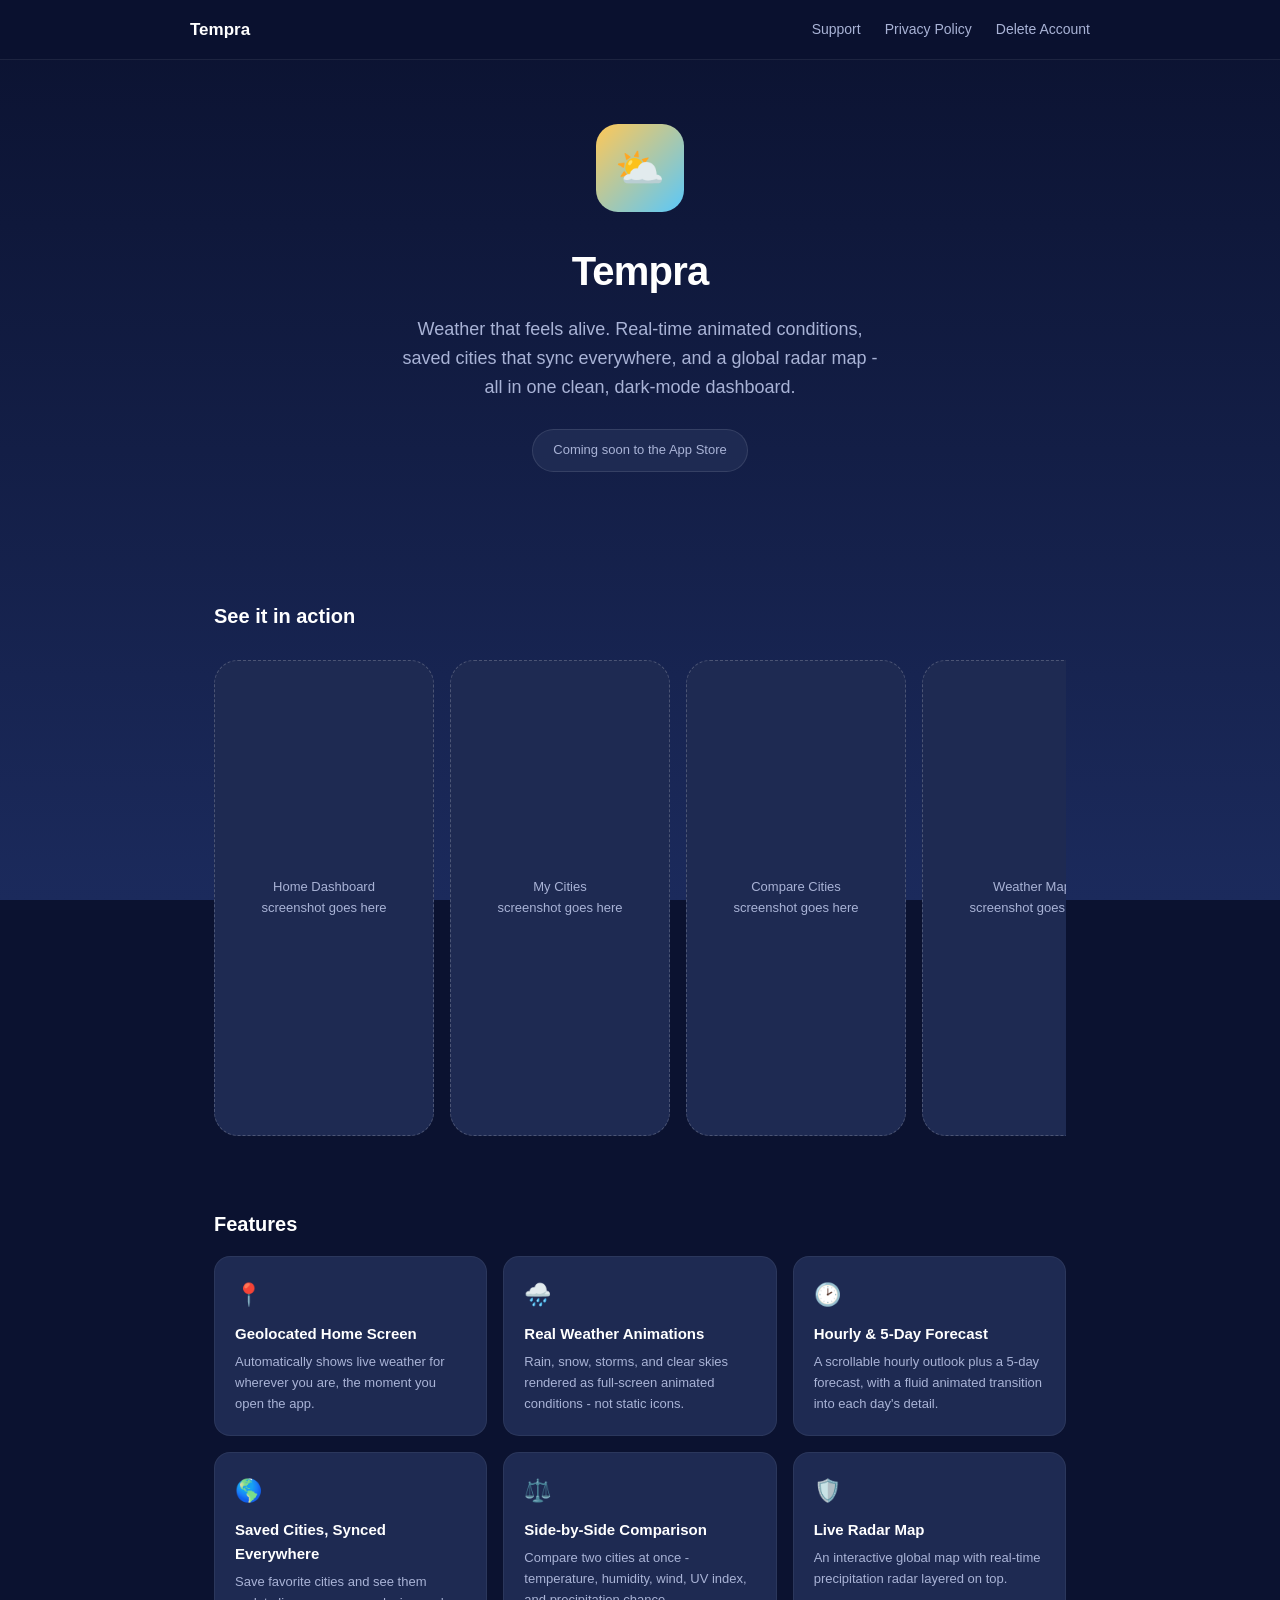
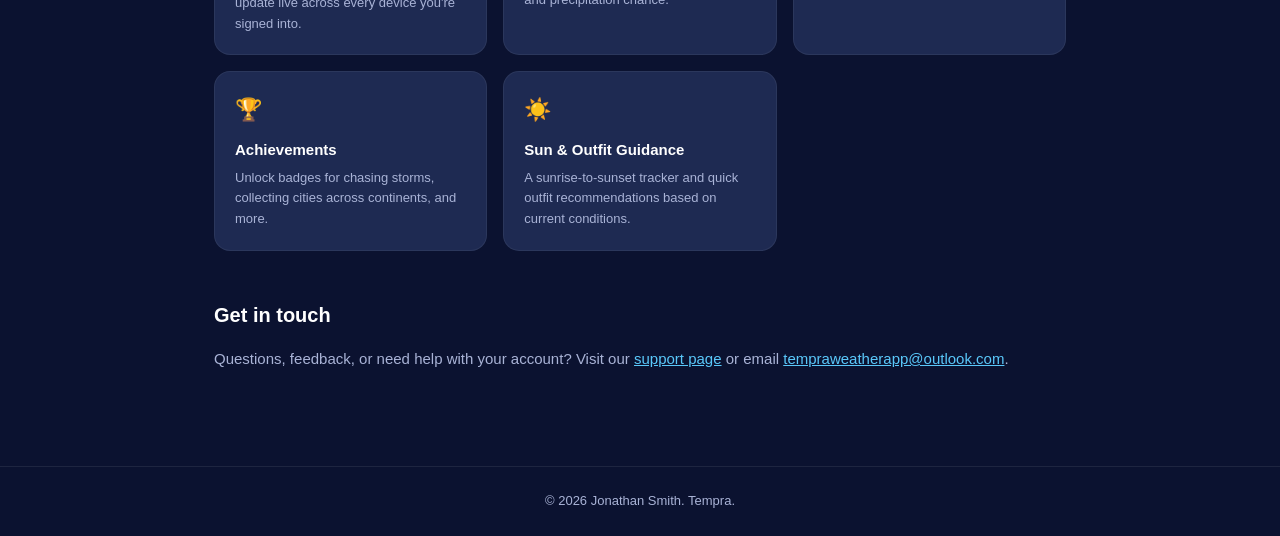
==== index.html @ ce23330a "Initial Tempra support site" ====
<!DOCTYPE html>
<html lang="en">
<head>
  <meta charset="UTF-8">
  <meta name="viewport" content="width=device-width, initial-scale=1">
  <title>Tempra - Weather Companion</title>
  <link rel="stylesheet" href="style.css">
</head>
<body>
  <nav>
    <div class="container">
      <a href="index.html" class="brand">Tempra</a>
      <a href="support.html">Support</a>
      <a href="privacy.html">Privacy Policy</a>
      <a href="delete-account.html">Delete Account</a>
    </div>
  </nav>

  <div class="hero">
    <div class="hero-icon">&#9925;</div>
    <h1>Tempra</h1>
    <p class="tagline">Weather that feels alive. Real-time animated conditions, saved cities that sync everywhere, and a global radar map - all in one clean, dark-mode dashboard.</p>
    <div class="badge-row">
      <span class="badge-pill">Coming soon to the App Store</span>
    </div>
  </div>

  <div class="container">
    <h2>See it in action</h2>
    <!--
      SCREENSHOT INSTRUCTIONS FOR JONATHAN:
      Once you have real screenshots, replace each .screenshot-placeholder
      <div> below with an <img> tag, e.g.:
        <img src="screenshots/home.png" alt="Tempra home dashboard">
      Recommended: export at iPhone screen resolution (e.g. 1170x2532),
      name them something like home.png, cities.png, map.png, badges.png,
      and drop them in a /screenshots folder alongside this file.
      The gallery scrolls horizontally and each image auto-sizes to
      match the placeholders below, so no other CSS changes needed.
    -->
    <div class="screenshot-gallery">
      <div class="screenshot-placeholder">Home Dashboard<br>screenshot goes here</div>
      <div class="screenshot-placeholder">My Cities<br>screenshot goes here</div>
      <div class="screenshot-placeholder">Compare Cities<br>screenshot goes here</div>
      <div class="screenshot-placeholder">Weather Map<br>screenshot goes here</div>
      <div class="screenshot-placeholder">Badges<br>screenshot goes here</div>
    </div>

    <h2>Features</h2>
    <div class="feature-grid">
      <div class="feature-card">
        <span class="icon">&#128205;</span>
        <h3>Geolocated Home Screen</h3>
        <p>Automatically shows live weather for wherever you are, the moment you open the app.</p>
      </div>
      <div class="feature-card">
        <span class="icon">&#127783;&#65039;</span>
        <h3>Real Weather Animations</h3>
        <p>Rain, snow, storms, and clear skies rendered as full-screen animated conditions - not static icons.</p>
      </div>
      <div class="feature-card">
        <span class="icon">&#128337;</span>
        <h3>Hourly & 5-Day Forecast</h3>
        <p>A scrollable hourly outlook plus a 5-day forecast, with a fluid animated transition into each day's detail.</p>
      </div>
      <div class="feature-card">
        <span class="icon">&#127758;</span>
        <h3>Saved Cities, Synced Everywhere</h3>
        <p>Save favorite cities and see them update live across every device you're signed into.</p>
      </div>
      <div class="feature-card">
        <span class="icon">&#9878;&#65039;</span>
        <h3>Side-by-Side Comparison</h3>
        <p>Compare two cities at once - temperature, humidity, wind, UV index, and precipitation chance.</p>
      </div>
      <div class="feature-card">
        <span class="icon">&#128737;&#65039;</span>
        <h3>Live Radar Map</h3>
        <p>An interactive global map with real-time precipitation radar layered on top.</p>
      </div>
      <div class="feature-card">
        <span class="icon">&#127942;</span>
        <h3>Achievements</h3>
        <p>Unlock badges for chasing storms, collecting cities across continents, and more.</p>
      </div>
      <div class="feature-card">
        <span class="icon">&#9728;&#65039;</span>
        <h3>Sun & Outfit Guidance</h3>
        <p>A sunrise-to-sunset tracker and quick outfit recommendations based on current conditions.</p>
      </div>
    </div>

    <h2>Get in touch</h2>
    <p>Questions, feedback, or need help with your account? Visit our <a href="support.html">support page</a> or email <a href="mailto:tempraweatherapp@outlook.com">tempraweatherapp@outlook.com</a>.</p>
  </div>

  <footer>
    &copy; 2026 Jonathan Smith. Tempra.
  </footer>
</body>
</html>
---- style.css ----
:root {
  color-scheme: dark;
  --bg-top: #0B1230;
  --bg-bottom: #1B2A5C;
  --surface: #1E2A52;
  --surface-alt: #28356A;
  --text-primary: #FFFFFF;
  --text-secondary: #A9B3D6;
  --accent-sun: #FFC857;
  --accent-rain: #5AC8FA;
  --max-width: 900px;
}

* {
  box-sizing: border-box;
}

/* Setting background on html AND body (not just body) is what stops
   the white flash on iOS Safari's elastic overscroll bounce, and
   avoids a white flash while the page's CSS is still loading. */
html {
  background: var(--bg-top);
}

body {
  margin: 0;
  padding: 0;
  min-height: 100vh;
  background: linear-gradient(180deg, var(--bg-top) 0%, var(--bg-bottom) 100%);
  background-attachment: fixed;
  color: var(--text-primary);
  font-family: -apple-system, BlinkMacSystemFont, "Segoe UI", Roboto, sans-serif;
  line-height: 1.6;
}

.container {
  max-width: var(--max-width);
  margin: 0 auto;
  padding: 48px 24px 80px;
}

nav {
  border-bottom: 1px solid rgba(255, 255, 255, 0.08);
  padding: 16px 24px;
  position: sticky;
  top: 0;
  background: rgba(11, 18, 48, 0.85);
  backdrop-filter: blur(12px);
  -webkit-backdrop-filter: blur(12px);
  z-index: 10;
}

nav .container {
  max-width: var(--max-width);
  margin: 0 auto;
  padding: 0;
  display: flex;
  align-items: center;
  gap: 24px;
}

nav a {
  color: var(--text-secondary);
  text-decoration: none;
  font-size: 14px;
}

nav a.brand {
  color: var(--text-primary);
  font-weight: 700;
  font-size: 17px;
  margin-right: auto;
}

nav a:hover {
  color: var(--accent-rain);
}

h1 {
  font-size: 32px;
  margin-bottom: 8px;
  letter-spacing: -0.02em;
}

h2 {
  font-size: 20px;
  margin-top: 48px;
  margin-bottom: 16px;
  color: var(--text-primary);
}

p {
  color: var(--text-secondary);
  font-size: 15px;
}

a {
  color: var(--accent-rain);
}

.faq-question {
  color: var(--text-primary);
  font-weight: 600;
  margin-top: 20px;
  margin-bottom: 4px;
}

.card {
  background: var(--surface);
  border: 1px solid rgba(255, 255, 255, 0.06);
  border-radius: 16px;
  padding: 20px 24px;
  margin: 24px 0;
}

ol, ul {
  color: var(--text-secondary);
  font-size: 15px;
}

footer {
  text-align: center;
  color: var(--text-secondary);
  font-size: 13px;
  padding: 24px;
  border-top: 1px solid rgba(255, 255, 255, 0.08);
}

/* ---- Homepage-specific ---- */

.hero {
  text-align: center;
  padding: 64px 24px 32px;
}

.hero-icon {
  width: 88px;
  height: 88px;
  border-radius: 22px;
  background: linear-gradient(135deg, var(--accent-sun), var(--accent-rain));
  margin: 0 auto 24px;
  display: flex;
  align-items: center;
  justify-content: center;
  font-size: 40px;
}

.hero h1 {
  font-size: 40px;
}

.hero p.tagline {
  font-size: 18px;
  color: var(--text-secondary);
  max-width: 480px;
  margin: 12px auto 28px;
}

.badge-row {
  display: flex;
  justify-content: center;
  gap: 12px;
  flex-wrap: wrap;
}

.badge-pill {
  display: inline-block;
  padding: 10px 20px;
  border-radius: 22px;
  background: var(--surface);
  border: 1px solid rgba(255, 255, 255, 0.1);
  color: var(--text-secondary);
  font-size: 13px;
}

.screenshot-gallery {
  display: flex;
  gap: 16px;
  overflow-x: auto;
  padding: 12px 4px 24px;
  scroll-snap-type: x mandatory;
}

.screenshot-gallery img {
  width: 220px;
  flex-shrink: 0;
  border-radius: 24px;
  border: 1px solid rgba(255, 255, 255, 0.1);
  scroll-snap-align: start;
  background: var(--surface);
}

.screenshot-placeholder {
  width: 220px;
  height: 476px;
  flex-shrink: 0;
  border-radius: 24px;
  border: 1px dashed rgba(255, 255, 255, 0.2);
  background: var(--surface);
  display: flex;
  align-items: center;
  justify-content: center;
  color: var(--text-secondary);
  font-size: 13px;
  text-align: center;
  padding: 16px;
  scroll-snap-align: start;
}

.feature-grid {
  display: grid;
  grid-template-columns: repeat(auto-fit, minmax(240px, 1fr));
  gap: 16px;
  margin-top: 16px;
}

.feature-card {
  background: var(--surface);
  border: 1px solid rgba(255, 255, 255, 0.06);
  border-radius: 16px;
  padding: 20px;
}

.feature-card .icon {
  font-size: 22px;
  margin-bottom: 10px;
  display: block;
}

.feature-card h3 {
  color: var(--text-primary);
  font-size: 15px;
  margin: 0 0 6px;
}

.feature-card p {
  font-size: 13px;
  margin: 0;
}
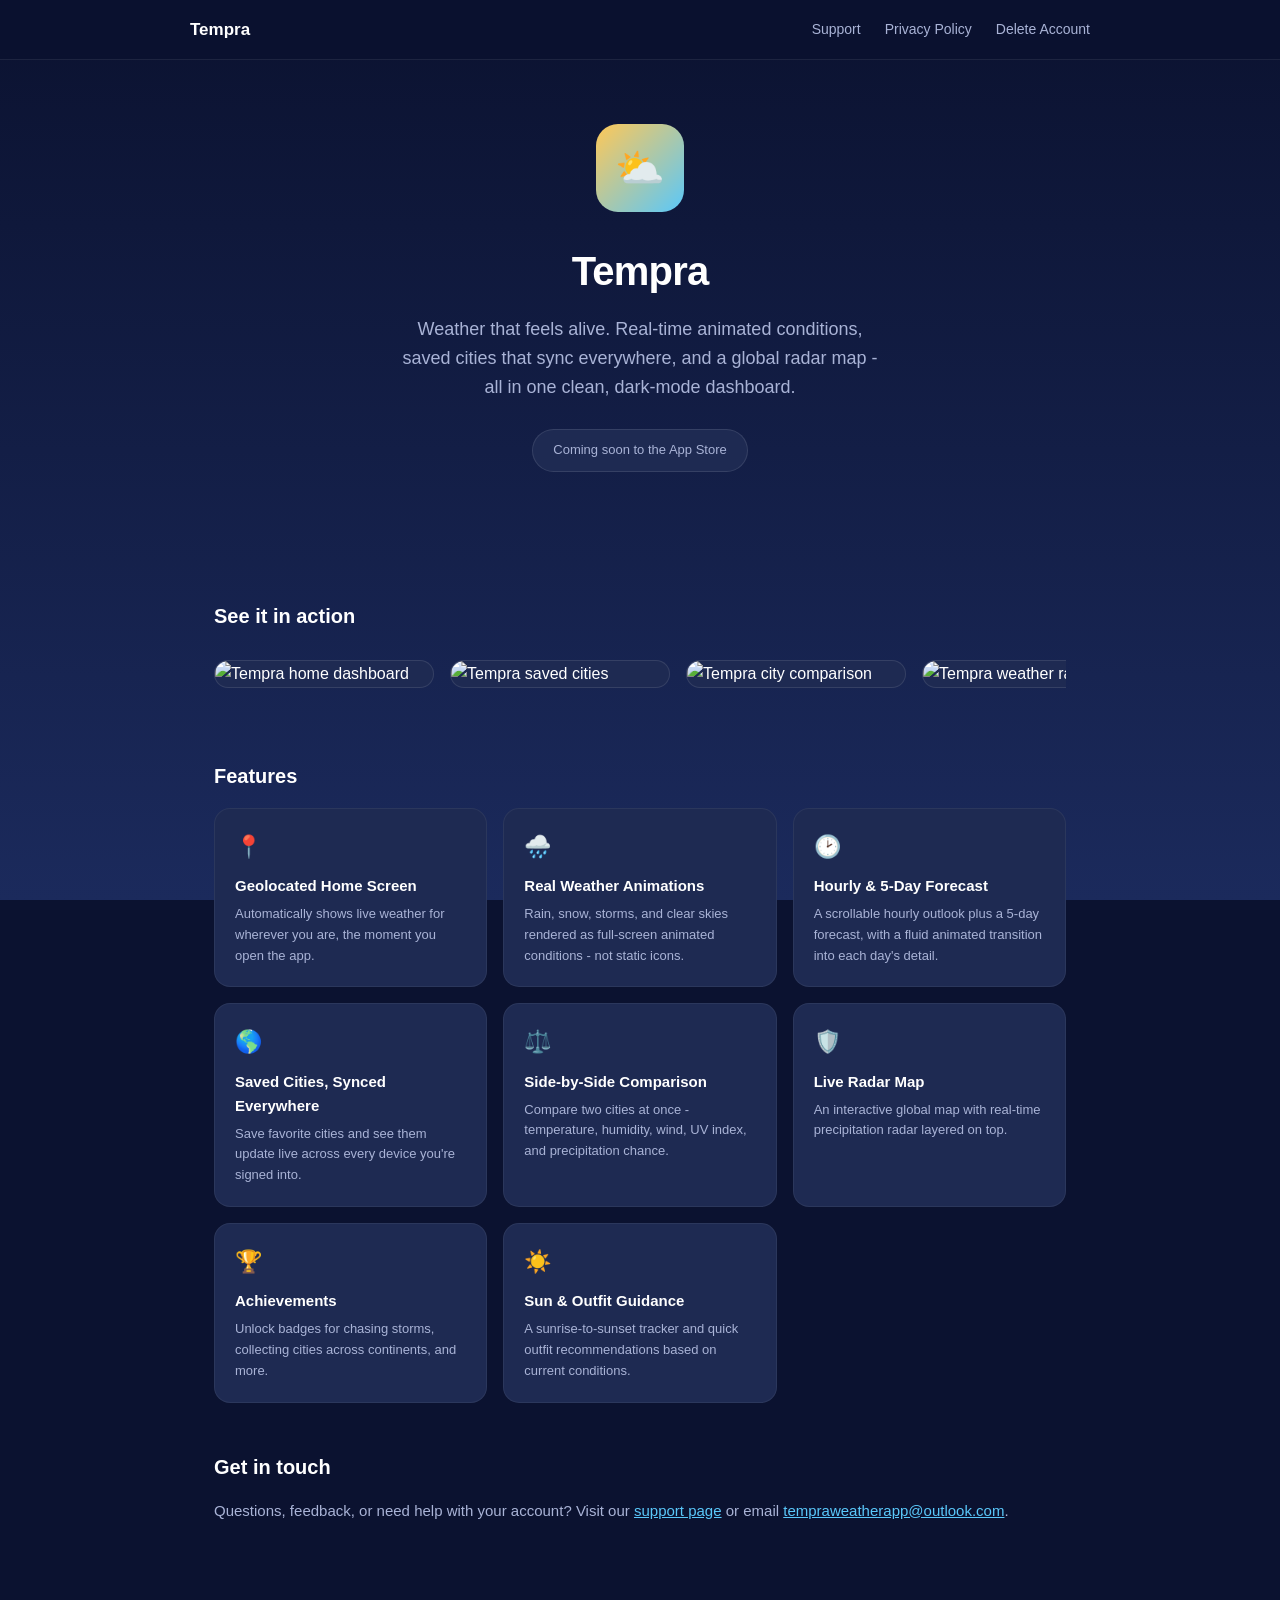
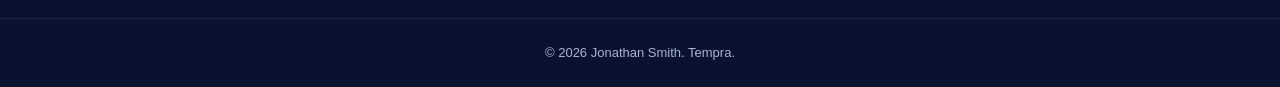
==== commit b7cac1e3: "Add real screenshots to homepage" ====
--- a/index.html
+++ b/index.html
@@ -26,24 +26,12 @@
   </div>
 
   <div class="container">
-    <h2>See it in action</h2>
-    <!--
-      SCREENSHOT INSTRUCTIONS FOR JONATHAN:
-      Once you have real screenshots, replace each .screenshot-placeholder
-      <div> below with an <img> tag, e.g.:
-        <img src="screenshots/home.png" alt="Tempra home dashboard">
-      Recommended: export at iPhone screen resolution (e.g. 1170x2532),
-      name them something like home.png, cities.png, map.png, badges.png,
-      and drop them in a /screenshots folder alongside this file.
-      The gallery scrolls horizontally and each image auto-sizes to
-      match the placeholders below, so no other CSS changes needed.
-    -->
-    <div class="screenshot-gallery">
-      <div class="screenshot-placeholder">Home Dashboard<br>screenshot goes here</div>
-      <div class="screenshot-placeholder">My Cities<br>screenshot goes here</div>
-      <div class="screenshot-placeholder">Compare Cities<br>screenshot goes here</div>
-      <div class="screenshot-placeholder">Weather Map<br>screenshot goes here</div>
-      <div class="screenshot-placeholder">Badges<br>screenshot goes here</div>
+    <h2>See it in action</h2>    <div class="screenshot-gallery">
+      <img src="screenshots/home.png" alt="Tempra home dashboard">
+      <img src="screenshots/cities.png" alt="Tempra saved cities">
+      <img src="screenshots/compare.png" alt="Tempra city comparison">
+      <img src="screenshots/map.png" alt="Tempra weather radar map">
+      <img src="screenshots/badges.png" alt="Tempra achievements">
     </div>
 
     <h2>Features</h2>
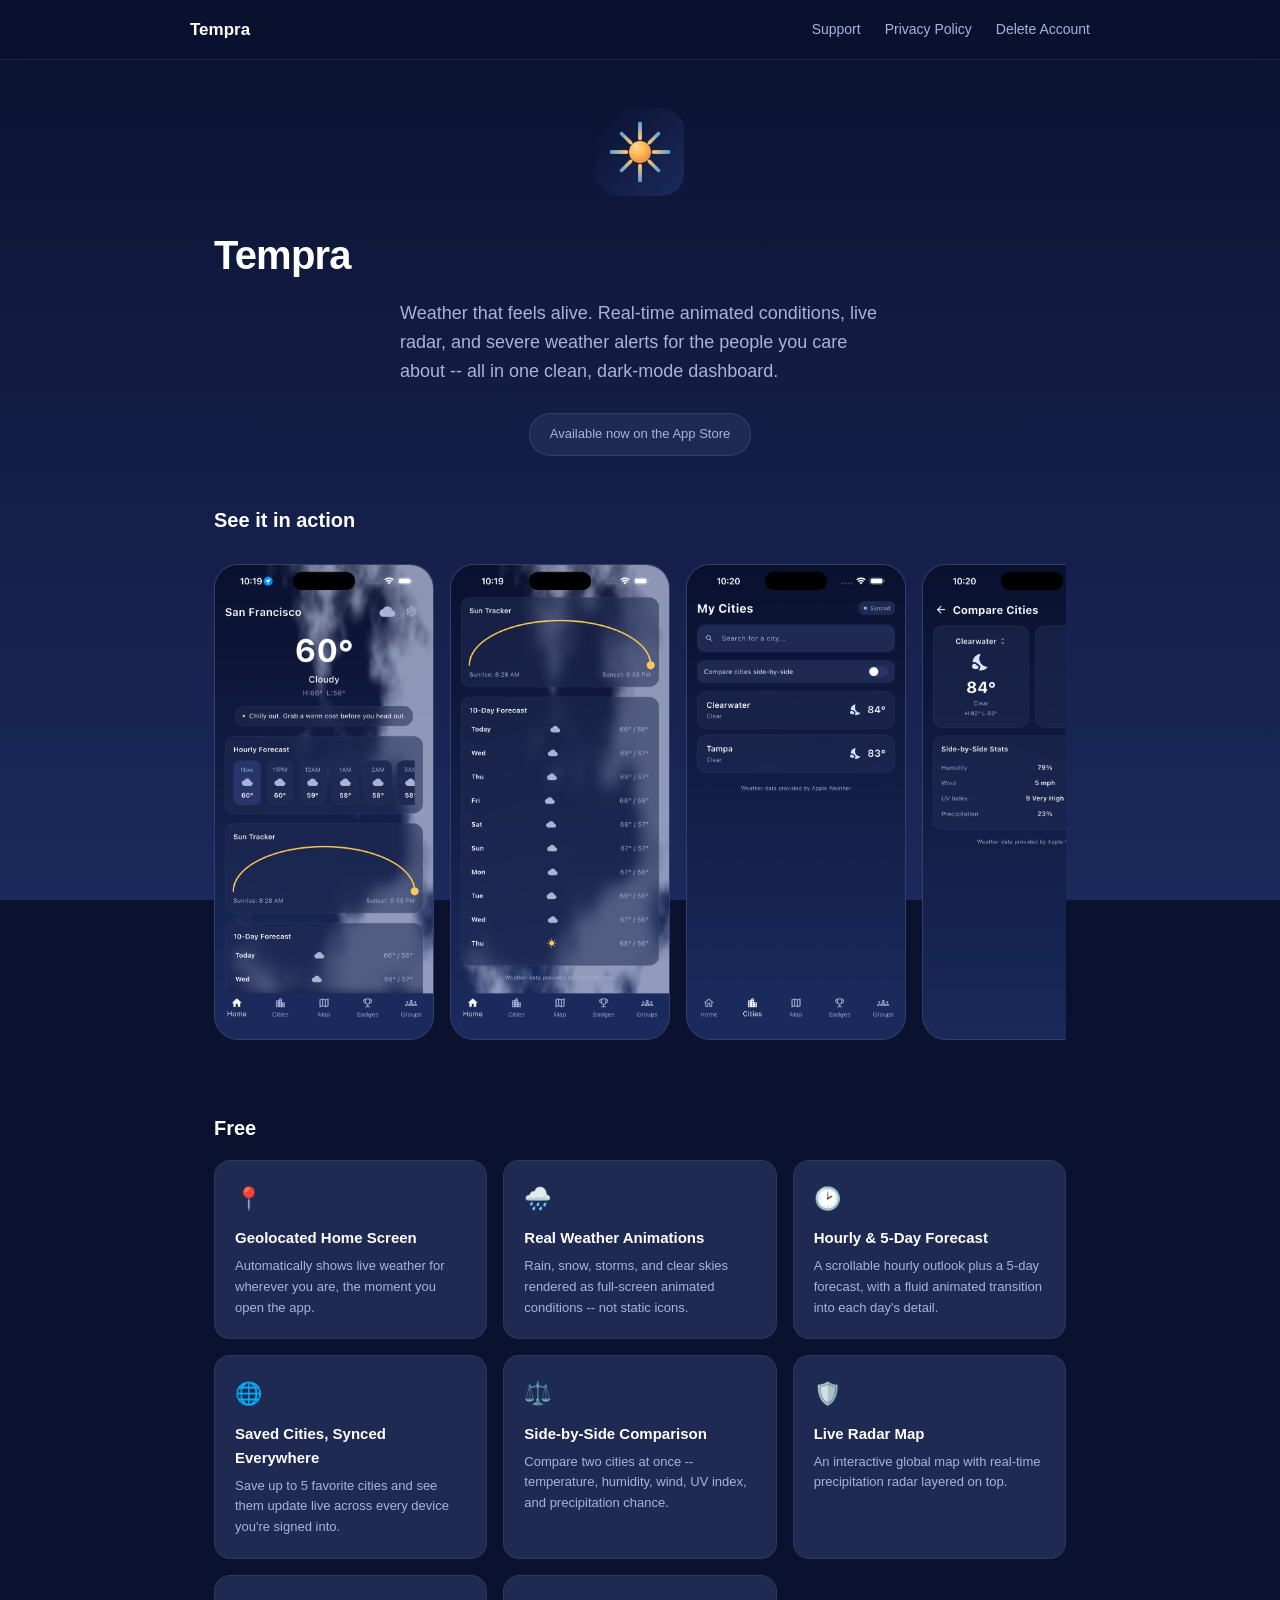
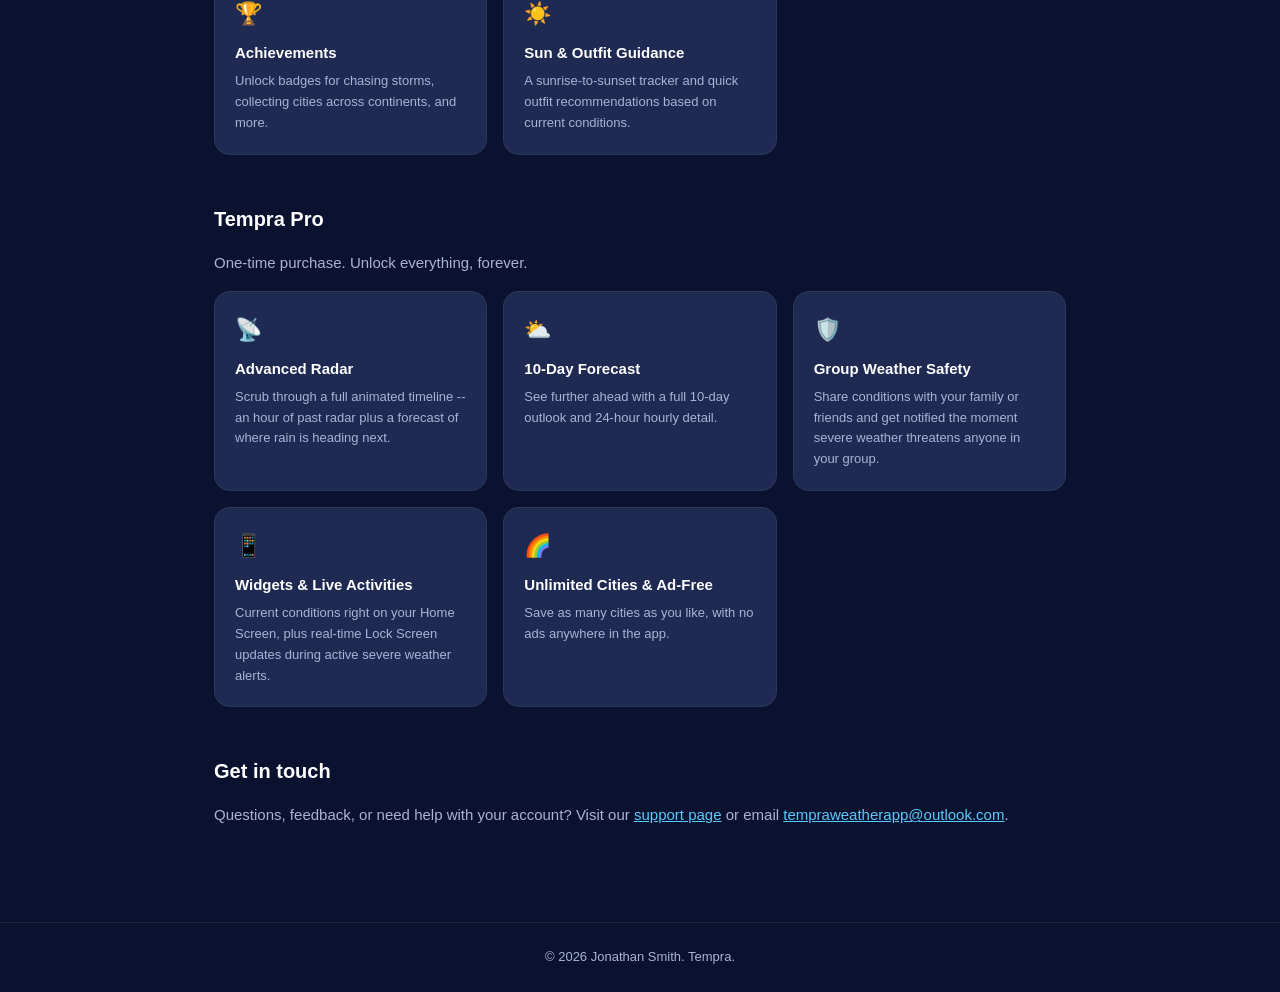
==== commit 3a94a7ca: "Update homepage with Pro tier, current features, and new screenshots" ====
--- a/index.html
+++ b/index.html
@@ -1,89 +1,128 @@
 <!DOCTYPE html>
 <html lang="en">
 <head>
-  <meta charset="UTF-8">
-  <meta name="viewport" content="width=device-width, initial-scale=1">
-  <title>Tempra - Weather Companion</title>
-  <link rel="stylesheet" href="style.css">
+<meta charset="UTF-8">
+<meta name="viewport" content="width=device-width, initial-scale=1">
+<title>Tempra - Weather Companion</title>
+<link rel="stylesheet" href="style.css">
 </head>
 <body>
-  <nav>
-    <div class="container">
-      <a href="index.html" class="brand">Tempra</a>
-      <a href="support.html">Support</a>
-      <a href="privacy.html">Privacy Policy</a>
-      <a href="delete-account.html">Delete Account</a>
-    </div>
-  </nav>
+
+<nav>
+  <div class="container">
+    <a href="index.html" class="brand">Tempra</a>
+    <a href="support.html">Support</a>
+    <a href="privacy.html">Privacy Policy</a>
+    <a href="delete-account.html">Delete Account</a>
+  </div>
+</nav>
+
+<div class="container">
 
   <div class="hero">
-    <div class="hero-icon">&#9925;</div>
+    <img src="tempra-icon.png" alt="Tempra app icon" class="hero-icon">
     <h1>Tempra</h1>
-    <p class="tagline">Weather that feels alive. Real-time animated conditions, saved cities that sync everywhere, and a global radar map - all in one clean, dark-mode dashboard.</p>
+    <p class="tagline">Weather that feels alive. Real-time animated conditions, live radar, and severe weather alerts for the people you care about -- all in one clean, dark-mode dashboard.</p>
     <div class="badge-row">
-      <span class="badge-pill">Coming soon to the App Store</span>
+      <span class="badge-pill">Available now on the App Store</span>
     </div>
   </div>
 
-  <div class="container">
-    <h2>See it in action</h2>    <div class="screenshot-gallery">
-      <img src="screenshots/home.png" alt="Tempra home dashboard">
-      <img src="screenshots/cities.png" alt="Tempra saved cities">
-      <img src="screenshots/compare.png" alt="Tempra city comparison">
-      <img src="screenshots/map.png" alt="Tempra weather radar map">
-      <img src="screenshots/badges.png" alt="Tempra achievements">
-    </div>
+  <h2>See it in action</h2>
 
-    <h2>Features</h2>
-    <div class="feature-grid">
-      <div class="feature-card">
-        <span class="icon">&#128205;</span>
-        <h3>Geolocated Home Screen</h3>
-        <p>Automatically shows live weather for wherever you are, the moment you open the app.</p>
-      </div>
-      <div class="feature-card">
-        <span class="icon">&#127783;&#65039;</span>
-        <h3>Real Weather Animations</h3>
-        <p>Rain, snow, storms, and clear skies rendered as full-screen animated conditions - not static icons.</p>
-      </div>
-      <div class="feature-card">
-        <span class="icon">&#128337;</span>
-        <h3>Hourly & 5-Day Forecast</h3>
-        <p>A scrollable hourly outlook plus a 5-day forecast, with a fluid animated transition into each day's detail.</p>
-      </div>
-      <div class="feature-card">
-        <span class="icon">&#127758;</span>
-        <h3>Saved Cities, Synced Everywhere</h3>
-        <p>Save favorite cities and see them update live across every device you're signed into.</p>
-      </div>
-      <div class="feature-card">
-        <span class="icon">&#9878;&#65039;</span>
-        <h3>Side-by-Side Comparison</h3>
-        <p>Compare two cities at once - temperature, humidity, wind, UV index, and precipitation chance.</p>
-      </div>
-      <div class="feature-card">
-        <span class="icon">&#128737;&#65039;</span>
-        <h3>Live Radar Map</h3>
-        <p>An interactive global map with real-time precipitation radar layered on top.</p>
-      </div>
-      <div class="feature-card">
-        <span class="icon">&#127942;</span>
-        <h3>Achievements</h3>
-        <p>Unlock badges for chasing storms, collecting cities across continents, and more.</p>
-      </div>
-      <div class="feature-card">
-        <span class="icon">&#9728;&#65039;</span>
-        <h3>Sun & Outfit Guidance</h3>
-        <p>A sunrise-to-sunset tracker and quick outfit recommendations based on current conditions.</p>
-      </div>
-    </div>
-
-    <h2>Get in touch</h2>
-    <p>Questions, feedback, or need help with your account? Visit our <a href="support.html">support page</a> or email <a href="mailto:tempraweatherapp@outlook.com">tempraweatherapp@outlook.com</a>.</p>
+  <div class="screenshot-gallery">
+    <img src="screenshots/home.png" alt="Tempra home dashboard with current conditions and sun tracker">
+    <img src="screenshots/home-forecast.png" alt="Tempra 10-day forecast">
+    <img src="screenshots/cities.png" alt="Tempra saved cities">
+    <img src="screenshots/compare.png" alt="Tempra side-by-side city comparison">
+    <img src="screenshots/radar.png" alt="Tempra animated weather radar showing a live storm">
+    <img src="screenshots/badges.png" alt="Tempra achievements and badges">
+    <img src="screenshots/group-safety.png" alt="Tempra Group Weather Safety members list">
+    <img src="screenshots/group-map.png" alt="Tempra Group Weather Safety map showing member locations">
   </div>
 
-  <footer>
-    &copy; 2026 Jonathan Smith. Tempra.
-  </footer>
+  <h2>Free</h2>
+
+  <div class="feature-grid">
+    <div class="feature-card">
+      <span class="icon">&#128205;</span>
+      <h3>Geolocated Home Screen</h3>
+      <p>Automatically shows live weather for wherever you are, the moment you open the app.</p>
+    </div>
+    <div class="feature-card">
+      <span class="icon">&#127783;&#65039;</span>
+      <h3>Real Weather Animations</h3>
+      <p>Rain, snow, storms, and clear skies rendered as full-screen animated conditions -- not static icons.</p>
+    </div>
+    <div class="feature-card">
+      <span class="icon">&#128337;</span>
+      <h3>Hourly & 5-Day Forecast</h3>
+      <p>A scrollable hourly outlook plus a 5-day forecast, with a fluid animated transition into each day's detail.</p>
+    </div>
+    <div class="feature-card">
+      <span class="icon">&#127760;</span>
+      <h3>Saved Cities, Synced Everywhere</h3>
+      <p>Save up to 5 favorite cities and see them update live across every device you're signed into.</p>
+    </div>
+    <div class="feature-card">
+      <span class="icon">&#9878;&#65039;</span>
+      <h3>Side-by-Side Comparison</h3>
+      <p>Compare two cities at once -- temperature, humidity, wind, UV index, and precipitation chance.</p>
+    </div>
+    <div class="feature-card">
+      <span class="icon">&#128737;&#65039;</span>
+      <h3>Live Radar Map</h3>
+      <p>An interactive global map with real-time precipitation radar layered on top.</p>
+    </div>
+    <div class="feature-card">
+      <span class="icon">&#127942;</span>
+      <h3>Achievements</h3>
+      <p>Unlock badges for chasing storms, collecting cities across continents, and more.</p>
+    </div>
+    <div class="feature-card">
+      <span class="icon">&#9728;&#65039;</span>
+      <h3>Sun & Outfit Guidance</h3>
+      <p>A sunrise-to-sunset tracker and quick outfit recommendations based on current conditions.</p>
+    </div>
+  </div>
+
+  <h2>Tempra Pro</h2>
+  <p>One-time purchase. Unlock everything, forever.</p>
+
+  <div class="feature-grid">
+    <div class="feature-card">
+      <span class="icon">&#128225;</span>
+      <h3>Advanced Radar</h3>
+      <p>Scrub through a full animated timeline -- an hour of past radar plus a forecast of where rain is heading next.</p>
+    </div>
+    <div class="feature-card">
+      <span class="icon">&#9925;&#65039;</span>
+      <h3>10-Day Forecast</h3>
+      <p>See further ahead with a full 10-day outlook and 24-hour hourly detail.</p>
+    </div>
+    <div class="feature-card">
+      <span class="icon">&#128737;&#65039;</span>
+      <h3>Group Weather Safety</h3>
+      <p>Share conditions with your family or friends and get notified the moment severe weather threatens anyone in your group.</p>
+    </div>
+    <div class="feature-card">
+      <span class="icon">&#128241;</span>
+      <h3>Widgets & Live Activities</h3>
+      <p>Current conditions right on your Home Screen, plus real-time Lock Screen updates during active severe weather alerts.</p>
+    </div>
+    <div class="feature-card">
+      <span class="icon">&#127752;</span>
+      <h3>Unlimited Cities & Ad-Free</h3>
+      <p>Save as many cities as you like, with no ads anywhere in the app.</p>
+    </div>
+  </div>
+
+  <h2>Get in touch</h2>
+  <p>Questions, feedback, or need help with your account? Visit our <a href="support.html">support page</a> or email <a href="mailto:tempraweatherapp@outlook.com">tempraweatherapp@outlook.com</a>.</p>
+
+</div>
+
+<footer>&copy; 2026 Jonathan Smith. Tempra.</footer>
+
 </body>
 </html>
--- a/style.css
+++ b/style.css
@@ -128,17 +128,22 @@
 
 /* ---- Homepage-specific ---- */
 
-.hero {
-  text-align: center;
-  padding: 64px 24px 32px;
-}
-
 .hero-icon {
   width: 88px;
   height: 88px;
   border-radius: 22px;
   background: linear-gradient(135deg, var(--accent-sun), var(--accent-rain));
   margin: 0 auto 24px;
+  display: block;
+  object-fit: cover;
+}
+
+.hero-icon {
+  width: 88px;
+  height: 88px;
+  border-radius: 22px;
+  background: linear-gradient(135deg, var(--accent-sun), var(--accent-rain));
+  margin: 0 auto 24px;
   display: flex;
   align-items: center;
   justify-content: center;
